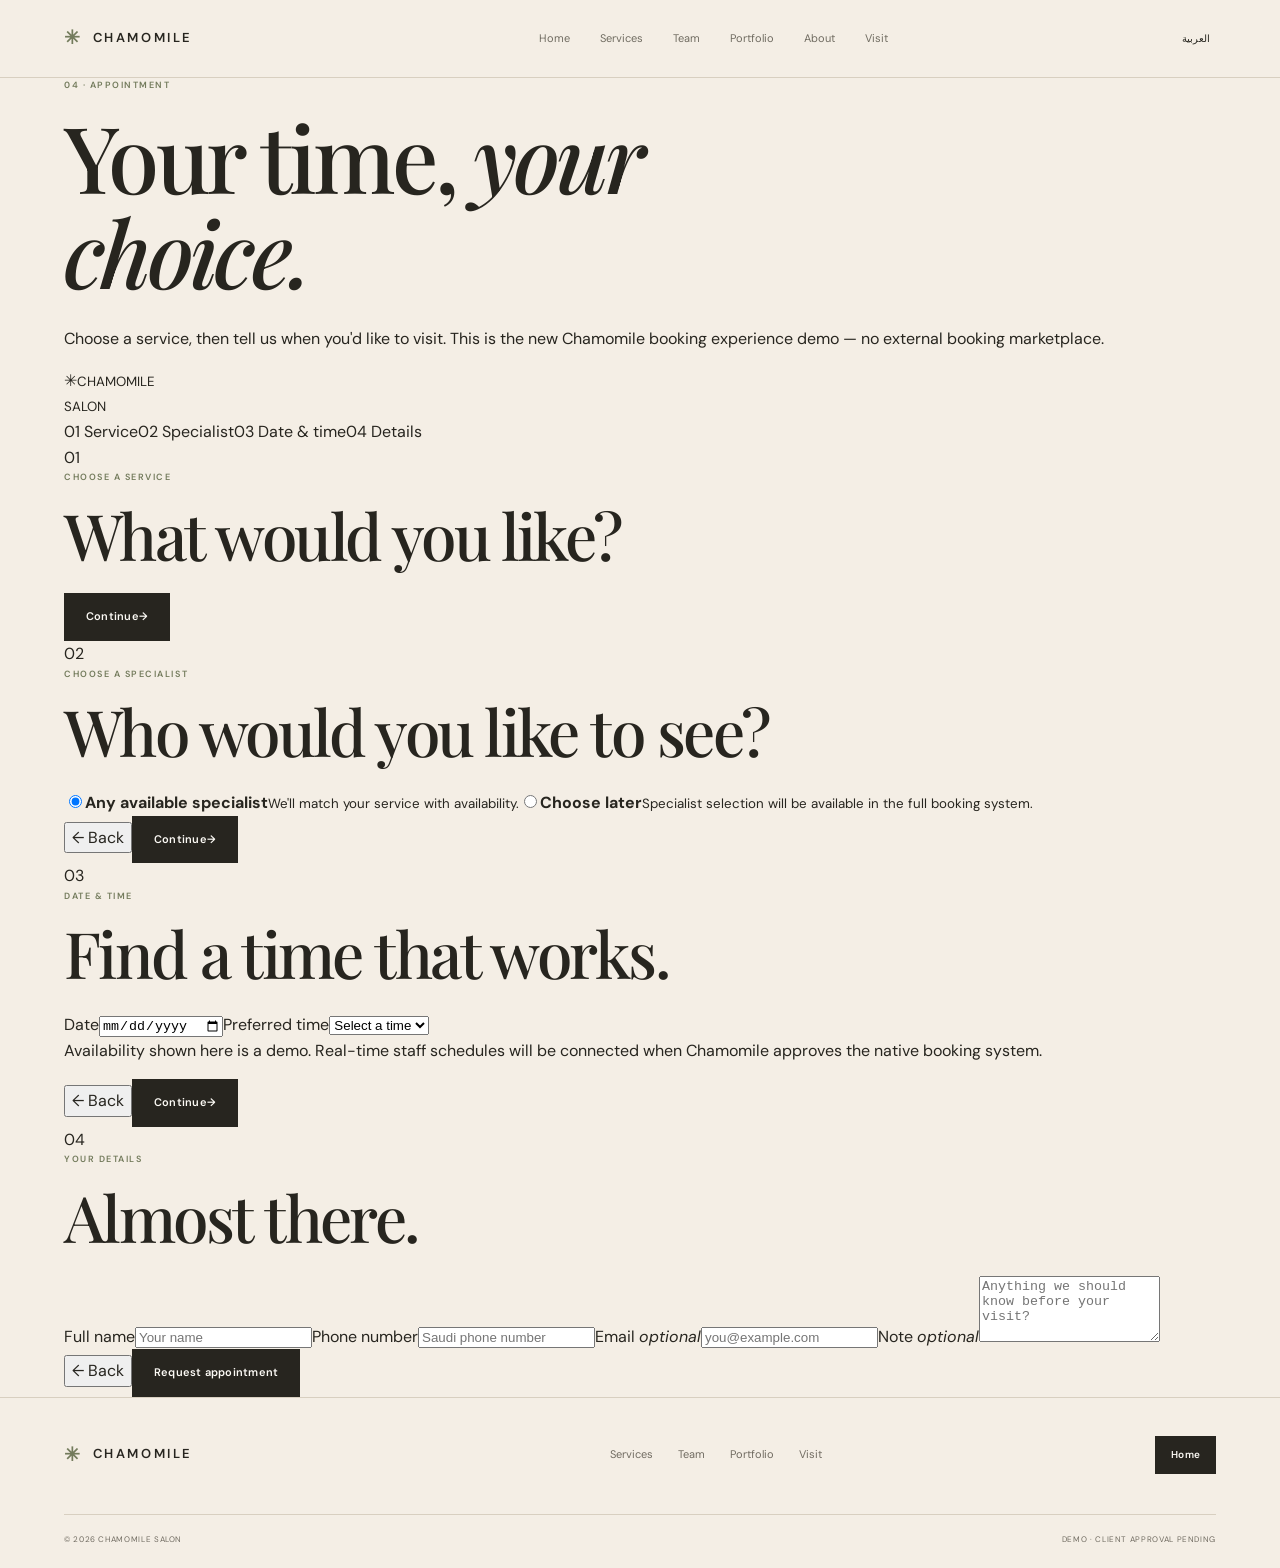
==== booking.html @ 0152f9f0 "Add native Chamomile booking experience demo" ====
<!doctype html><html lang="en"><head><meta charset="utf-8"><meta name="viewport" content="width=device-width,initial-scale=1"><meta name="description" content="Book an appointment at Chamomile Salon in Riyadh"><title>Book an Appointment — Chamomile Salon</title><link rel="preconnect" href="https://fonts.googleapis.com"><link rel="preconnect" href="https://fonts.gstatic.com" crossorigin><link href="https://fonts.googleapis.com/css2?family=DM+Sans:wght@400;500;600&family=Playfair+Display:wght@500;600&display=swap" rel="stylesheet"><link rel="stylesheet" href="styles.css"><link rel="stylesheet" href="pages.css"></head><body><header><a class="logo" href="index.html"><i>✳</i><span>CHAMOMILE</span></a><nav class="desktop-nav"><a href="index.html">Home</a><a href="services.html">Services</a><a href="team.html">Team</a><a href="portfolio.html">Portfolio</a><a href="about.html">About</a><a href="contact.html">Visit</a></nav><div class="head-actions"><button id="lang" type="button">العربية</button><button id="menu" class="menu-toggle" aria-expanded="false" aria-controls="mobileNav" type="button">☰</button></div></header><nav id="mobileNav" class="mobile-nav"><a href="index.html">Home</a><a href="services.html">Services</a><a href="team.html">Team</a><a href="portfolio.html">Portfolio</a><a href="about.html">About</a><a href="contact.html">Visit</a></nav><main class="booking-page"><section class="booking-intro wrap"><div><p class="eyebrow">04 · Appointment</p><h1>Your time, <em>your choice.</em></h1><p>Choose a service, then tell us when you'd like to visit. This is the new Chamomile booking experience demo — no external booking marketplace.</p></div><div class="booking-mark" aria-hidden="true"><span>✳</span><small>CHAMOMILE<br>SALON</small></div></section><section class="booking-shell wrap"><div class="booking-progress"><span class="active">01 Service</span><span>02 Specialist</span><span>03 Date &amp; time</span><span>04 Details</span></div><form id="bookingForm"><div class="booking-step active" data-step="1"><div class="step-heading"><span>01</span><div><p class="eyebrow">Choose a service</p><h2>What would you like?</h2></div></div><div id="bookingServices" class="booking-services"></div><button class="btn next" type="button" data-next="2">Continue <span>→</span></button></div><div class="booking-step" data-step="2"><div class="step-heading"><span>02</span><div><p class="eyebrow">Choose a specialist</p><h2>Who would you like to see?</h2></div></div><div class="choice-grid"><label class="choice selected"><input type="radio" name="specialist" value="any" checked><b>Any available specialist</b><small>We'll match your service with availability.</small></label><label class="choice"><input type="radio" name="specialist" value="team"><b>Choose later</b><small>Specialist selection will be available in the full booking system.</small></label></div><div class="step-actions"><button class="text-button prev" type="button" data-prev="1">← Back</button><button class="btn next" type="button" data-next="3">Continue <span>→</span></button></div></div><div class="booking-step" data-step="3"><div class="step-heading"><span>03</span><div><p class="eyebrow">Date &amp; time</p><h2>Find a time that works.</h2></div></div><div class="date-time-grid"><label><span>Date</span><input id="date" name="date" type="date" required></label><label><span>Preferred time</span><select id="time" name="time" required><option value="">Select a time</option><option>1:00 PM</option><option>2:00 PM</option><option>3:00 PM</option><option>4:00 PM</option><option>5:00 PM</option><option>6:00 PM</option><option>7:00 PM</option><option>8:00 PM</option><option>9:00 PM</option></select></label></div><p class="demo-note">Availability shown here is a demo. Real-time staff schedules will be connected when Chamomile approves the native booking system.</p><div class="step-actions"><button class="text-button prev" type="button" data-prev="2">← Back</button><button class="btn next" type="button" data-next="4">Continue <span>→</span></button></div></div><div class="booking-step" data-step="4"><div class="step-heading"><span>04</span><div><p class="eyebrow">Your details</p><h2>Almost there.</h2></div></div><div class="details-form"><label><span>Full name</span><input name="name" type="text" placeholder="Your name" required></label><label><span>Phone number</span><input name="phone" type="tel" placeholder="Saudi phone number" required></label><label><span>Email <i>optional</i></span><input name="email" type="email" placeholder="you@example.com"></label><label><span>Note <i>optional</i></span><textarea name="note" rows="4" placeholder="Anything we should know before your visit?"></textarea></label></div><div class="step-actions"><button class="text-button prev" type="button" data-prev="3">← Back</button><button class="btn" type="submit">Request appointment</button></div></div></form><div id="bookingSuccess" class="booking-success" hidden><span>✳</span><p class="eyebrow">Request received</p><h2>Thank you, <em id="successName"></em>.</h2><p>Your demo appointment request has been prepared. In the production version, this step will send the request to Chamomile's booking system and confirm the available slot.</p><a class="btn" href="index.html">Back to Chamomile</a></div></section></main><footer><div class="footer-top wrap"><a class="logo" href="index.html"><i>✳</i><span>CHAMOMILE</span></a><div><a href="services.html">Services</a><a href="team.html">Team</a><a href="portfolio.html">Portfolio</a><a href="contact.html">Visit</a></div><a class="btn small" href="index.html">Home</a></div><div class="footer-bottom wrap"><span>© <span id="year"></span> Chamomile Salon</span><span>Demo · client approval pending</span></div></footer><script src="data/services.js"></script><script src="script.js" defer></script><script src="booking.js" defer></script></body></html>
---- styles.css ----
:root{--ink:#27251f;--muted:#706b61;--paper:#f4eee5;--cream:#fcfaf5;--line:#d8cfc0;--olive:#737b5c;--dark:#30362d;--soft:#e9e2d6;--serif:'Playfair Display',Georgia,serif;--sans:'DM Sans',Arial,sans-serif}*{box-sizing:border-box}html{scroll-behavior:smooth}body{margin:0;background:var(--paper);color:var(--ink);font-family:var(--sans);line-height:1.6}a{color:inherit;text-decoration:none}button{font:inherit;color:inherit}.topbar{height:34px;background:var(--dark);color:#f5f0e7;display:flex;align-items:center;justify-content:center;gap:22px;font-size:10px;letter-spacing:.11em;text-transform:uppercase}.topbar a{opacity:.82;border-bottom:1px solid #a9ad9b}header{height:78px;padding:0 5vw;display:flex;align-items:center;justify-content:space-between;border-bottom:1px solid var(--line);position:sticky;top:0;z-index:20;background:rgba(244,238,229,.94);backdrop-filter:blur(14px)}.logo{font-size:13px;letter-spacing:.2em;font-weight:600;display:flex;align-items:center;gap:10px}.logo i{font-style:normal;color:var(--olive);font-size:19px}.desktop-nav{display:flex;gap:30px;margin-left:5%}.desktop-nav a,.footer-top>div a{font-size:11px;color:var(--muted);position:relative}.desktop-nav a[aria-current=page]:after{content:'';position:absolute;left:0;right:0;bottom:-9px;height:1px;background:var(--olive)}.head-actions{display:flex;align-items:center;gap:14px}.head-actions button{border:0;background:none;cursor:pointer}.head-actions #lang{font-size:10px}.menu-toggle{display:none!important}.mobile-nav{display:none}.wrap{width:min(1160px,90vw);margin-inline:auto}.btn{display:inline-flex;align-items:center;justify-content:center;background:var(--ink);color:var(--cream);padding:14px 21px;border:1px solid var(--ink);font-size:11px;font-weight:600;letter-spacing:.02em;transition:transform .2s,background .2s,box-shadow .2s}.btn:hover{transform:translateY(-2px);background:#45433b;box-shadow:0 10px 24px rgba(39,37,31,.1)}.btn.small{padding:10px 15px;font-size:10px}.btn.light{background:var(--cream);color:var(--ink);border-color:var(--cream)}.link{font-size:11px;font-weight:600;border-bottom:1px solid currentColor;padding-bottom:3px}.eyebrow{margin:0 0 17px;text-transform:uppercase;letter-spacing:.17em;font-size:9px;font-weight:600;color:var(--olive)}h1,h2,h3,p{margin-top:0}h1,h2{font-family:var(--serif);font-weight:500;letter-spacing:-.04em;line-height:1.03}h1 em,h2 em{font-style:italic;font-weight:500}h1{font-size:clamp(56px,7.2vw,96px);max-width:760px;margin-bottom:27px}h2{font-size:clamp(42px,5vw,68px);max-width:760px;margin-bottom:26px}.lead{max-width:510px;color:var(--muted);font-size:14px;line-height:1.9}.hero{min-height:calc(100vh - 112px);display:grid;grid-template-columns:.9fr 1.1fr;gap:7vw;align-items:center;padding-top:7vh;padding-bottom:9vh}.hero-copy{padding-left:1vw}.hero-meta{display:flex;justify-content:space-between;max-width:510px;border-top:1px solid var(--line);padding-top:10px;margin-bottom:55px;font-size:9px;letter-spacing:.12em;color:var(--muted)}.hero-meta span:first-child{color:var(--olive)}.hero-art{position:relative}.hero-frame{height:680px;overflow:hidden;background:var(--soft)}.hero-frame img{width:100%;height:100%;object-fit:cover;display:block;filter:saturate(.8)}.hero-stamp{position:absolute;left:-42px;bottom:65px;width:112px;height:112px;border-radius:50%;background:var(--cream);box-shadow:0 15px 45px rgba(50,45,35,.12);display:grid;place-content:center;text-align:center;color:var(--olive)}.hero-stamp span{font-size:22px;line-height:1}.hero-stamp small{font-size:8px;letter-spacing:.12em;line-height:1.6;margin-top:5px}.caption{display:flex;justify-content:space-between;margin-top:10px;color:var(--muted);font-size:9px;text-transform:uppercase;letter-spacing:.1em}.actions{display:flex;align-items:center;gap:25px;margin:35px 0 28px}.hero-trust{display:flex;gap:14px;align-items:center;color:var(--muted);font-size:9px;text-transform:uppercase;letter-spacing:.1em}.hero-trust:before{content:'✳';color:var(--olive);font-size:12px}.hero-trust b{font-weight:500;color:var(--ink)}.marquee{overflow:hidden;border-top:1px solid var(--line);border-bottom:1px solid var(--line);white-space:nowrap}.marquee>div{display:flex;justify-content:center;align-items:center;gap:36px;padding:20px 0;min-width:max-content;font-family:var(--serif);font-size:18px;letter-spacing:.02em}.marquee i{font-family:var(--sans);font-style:normal;color:var(--olive);font-size:11px}.intro{padding:145px 0 125px}.kicker{display:flex;gap:18px;color:var(--muted);font-size:9px;text-transform:uppercase;letter-spacing:.14em;margin-bottom:52px}.kicker span:first-child{color:var(--olive)}.two-col{display:grid;grid-template-columns:1.15fr .85fr;gap:12vw}.two-col h2{max-width:650px}.two-col p{color:var(--muted);max-width:430px;line-height:1.95;margin-bottom:30px}.service-feature{padding:30px 0 130px}.heading{display:flex;justify-content:space-between;gap:60px;align-items:flex-end;margin-bottom:45px}.heading h2{margin-bottom:0}.heading>p{max-width:300px;color:var(--muted);font-size:10px;line-height:1.7}.feature-grid{display:grid;grid-template-columns:1.3fr .7fr;grid-template-rows:330px 330px;gap:14px}.feature-card{position:relative;overflow:hidden;display:block;background:var(--soft)}.feature-card img{position:absolute;inset:0;width:100%;height:100%;object-fit:cover;transition:transform .6s ease;filter:saturate(.75)}.feature-card:after{content:'';position:absolute;inset:0;background:linear-gradient(180deg,transparent 28%,rgba(26,28,23,.72) 100%)}.feature-card:hover img{transform:scale(1.035)}.feature-card>div{position:absolute;z-index:2;left:25px;right:25px;bottom:23px;color:var(--cream)}.feature-card span{font-size:8px;letter-spacing:.14em}.feature-card h3{font-family:var(--serif);font-size:29px;font-weight:500;line-height:1.05;margin:7px 0}.feature-card p{font-size:10px;margin:0 0 12px;color:#e2ded4}.feature-card b{font-size:9px;letter-spacing:.08em}.feature-main{grid-row:1/3}.feature-main h3{font-size:40px;max-width:480px}.price-rule{display:grid;grid-template-columns:auto 1fr auto;gap:25px;align-items:center;border-bottom:1px solid var(--line);padding:18px 0}.price-rule span{font-size:8px;color:var(--olive);letter-spacing:.13em}.price-rule p{font-size:9px;color:var(--muted);margin:0}.price-rule a{font-size:9px;font-weight:600}.numbers{border-top:1px solid var(--line);border-bottom:1px solid var(--line);display:grid;grid-template-columns:repeat(3,1fr);margin-bottom:130px}.numbers>div{padding:28px 28px 30px;border-right:1px solid var(--line)}.numbers>div:last-child{border-right:0}.numbers strong{display:block;font-size:9px;color:var(--olive);font-weight:500;margin-bottom:25px}.numbers span{display:block;font-family:var(--serif);font-size:22px}.numbers p{font-size:9px;color:var(--muted);margin:4px 0 0}.story{display:grid;grid-template-columns:.95fr 1.05fr;gap:9vw;align-items:center;padding:10px 0 145px}.story-img{height:650px;position:relative}.story-img img{width:100%;height:100%;object-fit:cover;display:block;filter:saturate(.78)}.story-img>span{position:absolute;right:12px;bottom:10px;background:rgba(252,250,245,.88);padding:5px 8px;font-size:8px;letter-spacing:.1em}.story-copy p{color:var(--muted);max-width:510px;line-height:1.9}.principles{border-top:1px solid var(--line);margin:45px 0 28px}.principles div{display:flex;gap:28px;padding:15px 0;border-bottom:1px solid var(--line);font-size:10px}.principles b{color:var(--olive);font-weight:500}.review-preview{border-top:1px solid var(--line);padding:125px 0}.review-head{display:flex;justify-content:space-between;align-items:flex-end;margin-bottom:45px}.review-head h2{margin:0}.review-grid{display:grid;grid-template-columns:.4fr 1fr;border:1px solid var(--line)}.rating{padding:40px;border-right:1px solid var(--line)}.rating strong{display:block;font-family:var(--serif);font-size:72px;font-weight:500;line-height:1}.rating span{display:block;font-size:9px;text-transform:uppercase;letter-spacing:.1em;color:var(--olive);margin:10px 0 24px}.rating small{display:block;color:var(--muted);font-size:9px;line-height:1.7}.review-copy{padding:40px 55px;display:flex;align-items:center;gap:28px}.review-copy>span{font-family:var(--serif);font-size:70px;color:var(--olive);line-height:.7}.review-copy p{font-family:var(--serif);font-size:28px;max-width:700px;margin:0;line-height:1.3}.gallery{padding:0 0 145px}.gallery-grid{display:grid;grid-template-columns:1.35fr .65fr;grid-template-rows:300px 300px;gap:14px;margin-bottom:25px}.gallery-grid figure{margin:0;position:relative;overflow:hidden}.gallery-grid .large{grid-row:1/3}.gallery-grid img{width:100%;height:100%;object-fit:cover;display:block;filter:saturate(.8);transition:transform .6s}.gallery-grid figure:hover img{transform:scale(1.025)}.gallery-grid figcaption{position:absolute;right:13px;bottom:10px;background:rgba(245,240,231,.88);padding:5px 8px;font-size:8px;letter-spacing:.1em}.booking{padding:0 0 145px}.booking>div{background:var(--dark);color:var(--cream);padding:105px 10%;text-align:center;position:relative;overflow:hidden}.booking>div:before{content:'✳';position:absolute;right:7%;top:-55px;font-size:220px;color:rgba(255,255,255,.025)}.booking h2{margin-inline:auto}.booking p:not(.eyebrow){color:#c5c5b8;max-width:520px;margin:0 auto 32px;font-size:12px}.visit{display:grid;grid-template-columns:1fr 1fr;gap:9vw;padding:25px 0 160px}.visit>div>p:not(.eyebrow){color:var(--muted);max-width:490px}.details{display:flex;gap:60px;margin:45px 0 32px;border-top:1px solid var(--line);padding-top:20px}.details div{display:grid;gap:5px}.details span{font-size:8px;text-transform:uppercase;letter-spacing:.12em;color:var(--olive)}.details b{font-size:10px;font-weight:500}.map{min-height:460px;position:relative;overflow:hidden;background:#d9d5c7;display:block}.map-grid{position:absolute;inset:0;background-image:linear-gradient(22deg,transparent 46%,rgba(92,99,78,.2) 47%,transparent 49%),linear-gradient(110deg,transparent 42%,rgba(92,99,78,.16) 43%,transparent 45%),linear-gradient(0deg,transparent 69%,rgba(255,255,255,.65) 70%,transparent 71%);background-size:150px 130px,170px 180px,100% 100%;opacity:.8}.pin{position:absolute;left:50%;top:48%;transform:translate(-50%,-50%);width:48px;height:48px;border-radius:50%;display:grid;place-items:center;background:var(--dark);color:var(--cream);box-shadow:0 8px 20px rgba(0,0,0,.16)}.map-label{position:absolute;left:18px;bottom:18px;background:var(--cream);padding:13px 16px;display:grid;gap:2px;font-size:10px}.map-label span{color:var(--muted);font-size:9px}footer{border-top:1px solid var(--line);padding:38px 0 22px}.footer-top{display:grid;grid-template-columns:1fr 1fr auto;align-items:center;gap:30px}.footer-top>div{display:flex;gap:25px}.footer-bottom{border-top:1px solid var(--line);margin-top:40px;padding-top:18px;display:flex;justify-content:space-between;color:var(--muted);font-size:8px;text-transform:uppercase;letter-spacing:.08em}.mobile-nav.open{display:flex;position:fixed;z-index:19;top:112px;left:0;right:0;background:var(--paper);padding:25px 5vw;flex-direction:column;gap:20px;border-bottom:1px solid var(--line)}.mobile-nav.open a{font-family:var(--serif);font-size:26px}.fade{animation:rise .8s both}@keyframes rise{from{opacity:0;transform:translateY(18px)}to{opacity:1;transform:none}}.delay{animation-delay:.12s}header>nav{display:flex;gap:30px;margin-left:5%}header>nav a{font-size:11px;color:var(--muted)}#menu{display:none!important}@media(max-width:850px){.topbar{font-size:8px;padding:0 15px;justify-content:space-between}.desktop-nav,.head-actions .btn{display:none}.menu-toggle{display:block!important;font-size:19px;padding:4px!important}.hero{grid-template-columns:1fr;padding-top:55px;gap:45px}.hero-copy{padding-left:0}.hero-meta{margin-bottom:35px}.hero-art{width:92%;margin-left:auto}.hero-frame{height:540px}.hero-stamp{left:-25px;bottom:45px}.intro{padding:100px 0}.two-col{grid-template-columns:1fr;gap:45px}.service-feature{padding:20px 0 90px}.heading{display:block}.heading>.link{display:inline-block;margin-top:20px}.feature-grid{grid-template-columns:1fr 1fr;grid-template-rows:330px 280px}.feature-main{grid-column:1/3;grid-row:auto}.feature-main h3{font-size:32px}.price-rule{grid-template-columns:auto 1fr}.price-rule a{display:none}.numbers{margin-bottom:90px}.story{grid-template-columns:1fr;gap:55px;padding-bottom:100px}.story-img{height:520px}.review-preview{padding:90px 0}.review-head{display:block}.review-head>.link{display:inline-block;margin-top:18px}.review-grid{grid-template-columns:1fr}.rating{border-right:0;border-bottom:1px solid var(--line)}.review-copy{padding:35px}.gallery{padding-bottom:90px}.gallery-grid{grid-template-columns:1fr 1fr;grid-template-rows:300px 240px}.gallery-grid .large{grid-column:1/3;grid-row:auto}.booking{padding-bottom:90px}.booking>div{padding:80px 8%}.visit{grid-template-columns:1fr;gap:55px;padding-bottom:100px}.map{min-height:360px}.footer-top{grid-template-columns:1fr auto}.footer-top>div{display:none}.footer-bottom{display:block}.footer-bottom span{display:block;margin-bottom:7px}}@media(max-width:520px){header{height:68px;padding:0 5vw}.topbar{height:32px}.mobile-nav.open{top:100px}.hero{min-height:auto;padding-top:45px}.hero h1{font-size:52px}.lead{font-size:14px}.actions{align-items:flex-start;flex-direction:column;gap:18px}.hero-art{width:100%}.hero-frame{height:440px}.hero-stamp{left:10px;bottom:40px;width:95px;height:95px}.hero-meta{font-size:8px}.marquee>div{justify-content:flex-start;gap:25px;font-size:16px}.two-col h2,h2{font-size:42px}.feature-grid{display:grid;grid-template-columns:1fr;grid-template-rows:350px 300px 300px}.feature-main{grid-column:auto}.feature-main h3{font-size:28px}.numbers{grid-template-columns:1fr}.numbers>div{border-right:0;border-bottom:1px solid var(--line)}.numbers>div:last-child{border-bottom:0}.story-img{height:410px}.review-copy{display:block}.review-copy>span{display:block;margin-bottom:18px}.review-copy p{font-size:23px}.gallery-grid{display:grid;grid-template-columns:1fr;grid-template-rows:350px 260px 260px}.gallery-grid .large{grid-column:auto}.details{display:block;margin:35px 0}.details div{margin-bottom:18px}.footer-top{grid-template-columns:1fr}.footer-top .btn{justify-self:start}}
---- pages.css ----
.page{padding-bottom:100px}.page-hero{padding:110px 0 90px;border-bottom:1px solid var(--line)}.page-hero h1{max-width:900px;margin-bottom:28px}.page-hero>p:last-child{max-width:600px;color:var(--muted);font-size:15px;line-height:1.9}.catalog{padding-top:50px}.catalog-note{display:flex;justify-content:space-between;gap:30px;border:1px solid var(--line);padding:16px 18px;margin-bottom:60px;font-size:10px;letter-spacing:.08em;text-transform:uppercase}.catalog-note strong{color:var(--olive)}.catalog-note span{color:var(--muted)}.catalog-group{margin-bottom:70px}.catalog-head{display:grid;grid-template-columns:55px 1fr auto;align-items:end;border-bottom:1px solid var(--ink);padding-bottom:18px}.catalog-head span{color:var(--olive);font-size:10px}.catalog-head h2{font-size:40px;margin:0}.catalog-head em{font-style:normal;color:var(--muted);font-size:10px}.catalog-items article{display:grid;grid-template-columns:45px 1fr 65px 65px 65px;gap:18px;align-items:center;padding:21px 0;border-bottom:1px solid var(--line)}.catalog-items article>span{font-size:9px;color:var(--olive)}.catalog-items h3{font-family:var(--serif);font-weight:500;font-size:22px;margin:0 0 2px}.catalog-items p{font-size:11px;color:var(--muted);margin:0}.catalog-items small,.catalog-items strong{font-size:10px;font-weight:500;text-align:right}.catalog-items a{font-size:10px;font-weight:600;text-align:right;text-decoration:underline;text-underline-offset:4px}.profile-grid{display:grid;grid-template-columns:repeat(3,1fr);gap:18px;padding-top:70px}.profile-placeholder{border-top:1px solid var(--line);padding-top:12px}.profile-placeholder>span{font-size:10px;color:var(--olive)}.portrait{height:440px;margin:12px 0 18px;background:linear-gradient(135deg,#dcd6c8,#b7b39f);display:grid;place-items:center;color:rgba(39,37,31,.35);letter-spacing:.2em;font-size:11px}.profile-placeholder h2{font-size:30px;margin:0 0 3px}.profile-placeholder p{font-size:11px;color:var(--muted)}.profile-placeholder small{font-size:9px;color:var(--muted)}.portfolio-grid{padding-top:70px;display:grid;grid-template-columns:1.25fr .75fr;grid-auto-rows:340px;gap:16px}.portfolio-grid figure{margin:0;position:relative;overflow:hidden}.portfolio-grid figure:first-child{grid-row:span 2}.portfolio-grid img{width:100%;height:100%;object-fit:cover;display:block}.portfolio-grid figcaption{position:absolute;left:16px;right:16px;bottom:16px;display:flex;justify-content:space-between;background:rgba(251,248,242,.9);padding:11px 13px;font-size:10px}.portfolio-grid figcaption span{color:var(--muted)}.about-split{display:grid;grid-template-columns:1fr 1fr;gap:9vw;padding-top:100px;align-items:center}.about-split>img{width:100%;height:650px;object-fit:cover}.about-split h2{font-size:56px}.about-split>div>p:not(.eyebrow){color:var(--muted);max-width:520px;line-height:1.9}.review-band{margin-top:140px;background:var(--dark);color:var(--cream);padding:90px 10%}.review-band h2{max-width:800px}.review-band p:last-child{color:#c5c5b8}.contact-grid{display:grid;grid-template-columns:.9fr 1.1fr;gap:9vw;padding-top:100px;align-items:center}.contact-grid h2{font-size:58px}.contact-grid>div>p:not(.eyebrow){color:var(--muted);line-height:1.9}.contact-details{border-top:1px solid var(--line);margin:40px 0 32px;padding-top:18px;display:flex;gap:70px}.contact-details div{display:grid;gap:5px}.contact-details span{font-size:9px;text-transform:uppercase;letter-spacing:.12em;color:var(--olive)}.contact-details b{font-size:11px;font-weight:500}.large-map{min-height:560px}.desktop-nav a[aria-current=page]{color:var(--ink);border-bottom:1px solid currentColor;padding-bottom:4px}@media(max-width:850px){.page-hero{padding:75px 0 60px}.catalog-note{display:block}.catalog-note span{display:block;margin-top:8px}.catalog-head{grid-template-columns:35px 1fr}.catalog-head em{display:none}.catalog-items article{grid-template-columns:30px 1fr 45px;gap:10px}.catalog-items article strong{display:none}.catalog-items a{grid-column:3}.profile-grid,.about-split,.contact-grid{grid-template-columns:1fr}.profile-grid{padding-top:50px}.portrait{height:500px}.portfolio-grid{grid-template-columns:1fr;grid-auto-rows:360px}.portfolio-grid figure:first-child{grid-row:auto}.about-split{padding-top:60px}.about-split>img{height:500px}.contact-grid{padding-top:60px}.large-map{min-height:400px}.contact-details{gap:30px}}@media(max-width:520px){.page-hero h1{font-size:50px}.catalog-head h2{font-size:34px}.catalog-items h3{font-size:19px}.catalog-items p{font-size:10px}.catalog-items article{grid-template-columns:25px 1fr 48px}.catalog-items a{font-size:9px}.profile-grid{gap:45px}.portrait{height:420px}.portfolio-grid{grid-auto-rows:300px}.about-split h2,.contact-grid h2{font-size:43px}.contact-details{display:block}.contact-details div{margin-bottom:18px}}
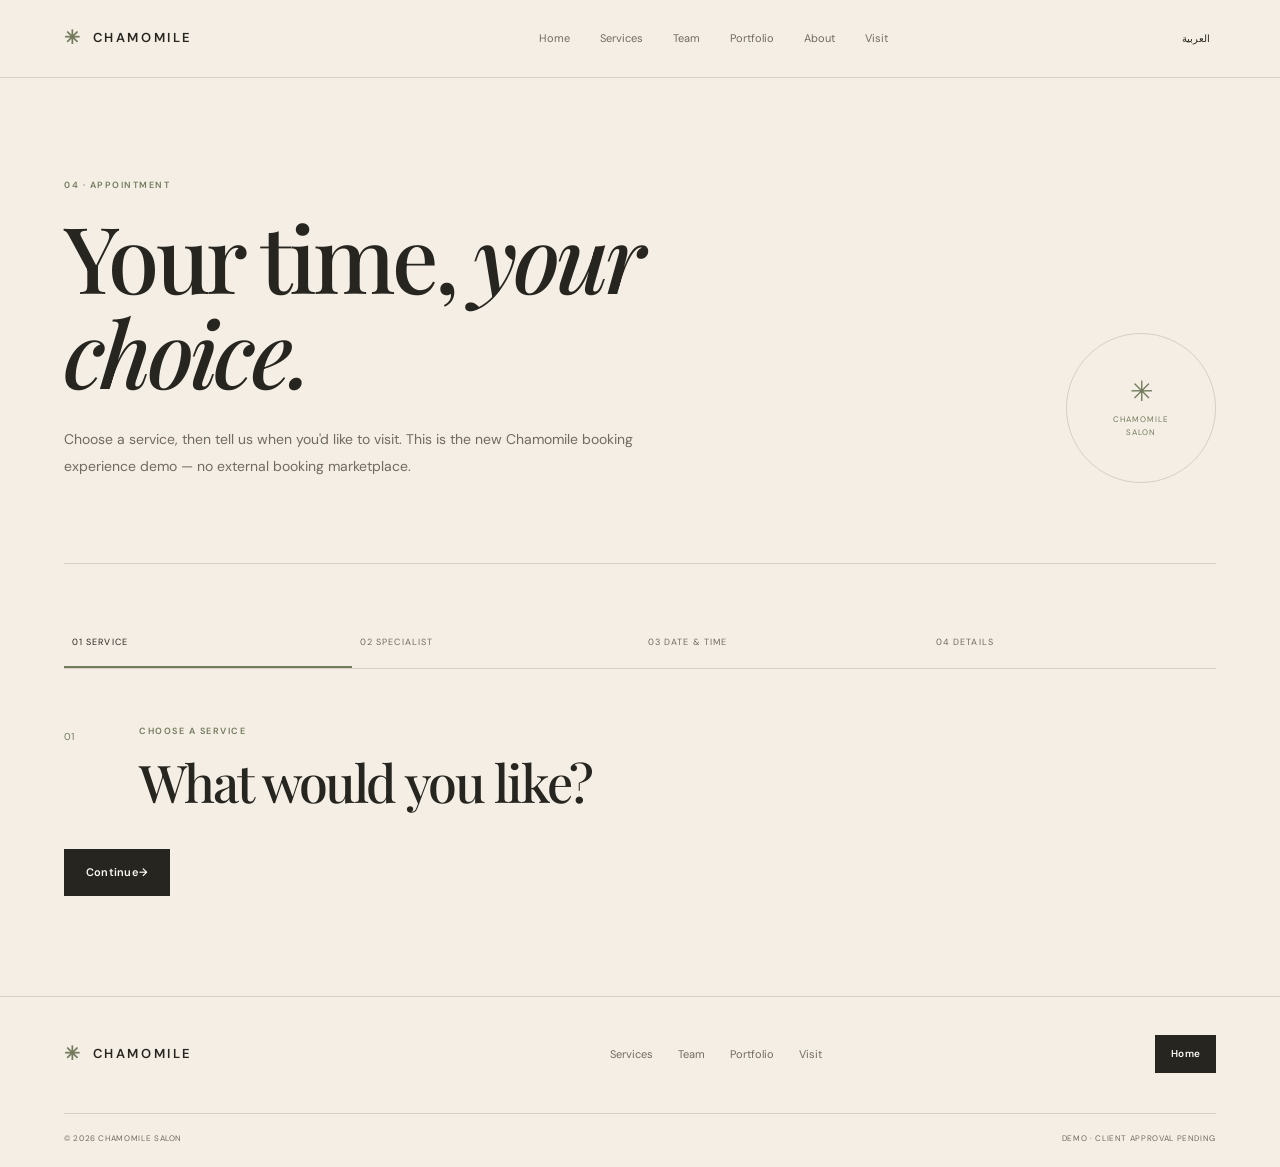
==== commit d15f140b: "Polish native booking page styles" ====
--- a/booking.html
+++ b/booking.html
@@ -1 +1 @@
-<!doctype html><html lang="en"><head><meta charset="utf-8"><meta name="viewport" content="width=device-width,initial-scale=1"><meta name="description" content="Book an appointment at Chamomile Salon in Riyadh"><title>Book an Appointment — Chamomile Salon</title><link rel="preconnect" href="https://fonts.googleapis.com"><link rel="preconnect" href="https://fonts.gstatic.com" crossorigin><link href="https://fonts.googleapis.com/css2?family=DM+Sans:wght@400;500;600&family=Playfair+Display:wght@500;600&display=swap" rel="stylesheet"><link rel="stylesheet" href="styles.css"><link rel="stylesheet" href="pages.css"></head><body><header><a class="logo" href="index.html"><i>✳</i><span>CHAMOMILE</span></a><nav class="desktop-nav"><a href="index.html">Home</a><a href="services.html">Services</a><a href="team.html">Team</a><a href="portfolio.html">Portfolio</a><a href="about.html">About</a><a href="contact.html">Visit</a></nav><div class="head-actions"><button id="lang" type="button">العربية</button><button id="menu" class="menu-toggle" aria-expanded="false" aria-controls="mobileNav" type="button">☰</button></div></header><nav id="mobileNav" class="mobile-nav"><a href="index.html">Home</a><a href="services.html">Services</a><a href="team.html">Team</a><a href="portfolio.html">Portfolio</a><a href="about.html">About</a><a href="contact.html">Visit</a></nav><main class="booking-page"><section class="booking-intro wrap"><div><p class="eyebrow">04 · Appointment</p><h1>Your time, <em>your choice.</em></h1><p>Choose a service, then tell us when you'd like to visit. This is the new Chamomile booking experience demo — no external booking marketplace.</p></div><div class="booking-mark" aria-hidden="true"><span>✳</span><small>CHAMOMILE<br>SALON</small></div></section><section class="booking-shell wrap"><div class="booking-progress"><span class="active">01 Service</span><span>02 Specialist</span><span>03 Date &amp; time</span><span>04 Details</span></div><form id="bookingForm"><div class="booking-step active" data-step="1"><div class="step-heading"><span>01</span><div><p class="eyebrow">Choose a service</p><h2>What would you like?</h2></div></div><div id="bookingServices" class="booking-services"></div><button class="btn next" type="button" data-next="2">Continue <span>→</span></button></div><div class="booking-step" data-step="2"><div class="step-heading"><span>02</span><div><p class="eyebrow">Choose a specialist</p><h2>Who would you like to see?</h2></div></div><div class="choice-grid"><label class="choice selected"><input type="radio" name="specialist" value="any" checked><b>Any available specialist</b><small>We'll match your service with availability.</small></label><label class="choice"><input type="radio" name="specialist" value="team"><b>Choose later</b><small>Specialist selection will be available in the full booking system.</small></label></div><div class="step-actions"><button class="text-button prev" type="button" data-prev="1">← Back</button><button class="btn next" type="button" data-next="3">Continue <span>→</span></button></div></div><div class="booking-step" data-step="3"><div class="step-heading"><span>03</span><div><p class="eyebrow">Date &amp; time</p><h2>Find a time that works.</h2></div></div><div class="date-time-grid"><label><span>Date</span><input id="date" name="date" type="date" required></label><label><span>Preferred time</span><select id="time" name="time" required><option value="">Select a time</option><option>1:00 PM</option><option>2:00 PM</option><option>3:00 PM</option><option>4:00 PM</option><option>5:00 PM</option><option>6:00 PM</option><option>7:00 PM</option><option>8:00 PM</option><option>9:00 PM</option></select></label></div><p class="demo-note">Availability shown here is a demo. Real-time staff schedules will be connected when Chamomile approves the native booking system.</p><div class="step-actions"><button class="text-button prev" type="button" data-prev="2">← Back</button><button class="btn next" type="button" data-next="4">Continue <span>→</span></button></div></div><div class="booking-step" data-step="4"><div class="step-heading"><span>04</span><div><p class="eyebrow">Your details</p><h2>Almost there.</h2></div></div><div class="details-form"><label><span>Full name</span><input name="name" type="text" placeholder="Your name" required></label><label><span>Phone number</span><input name="phone" type="tel" placeholder="Saudi phone number" required></label><label><span>Email <i>optional</i></span><input name="email" type="email" placeholder="you@example.com"></label><label><span>Note <i>optional</i></span><textarea name="note" rows="4" placeholder="Anything we should know before your visit?"></textarea></label></div><div class="step-actions"><button class="text-button prev" type="button" data-prev="3">← Back</button><button class="btn" type="submit">Request appointment</button></div></div></form><div id="bookingSuccess" class="booking-success" hidden><span>✳</span><p class="eyebrow">Request received</p><h2>Thank you, <em id="successName"></em>.</h2><p>Your demo appointment request has been prepared. In the production version, this step will send the request to Chamomile's booking system and confirm the available slot.</p><a class="btn" href="index.html">Back to Chamomile</a></div></section></main><footer><div class="footer-top wrap"><a class="logo" href="index.html"><i>✳</i><span>CHAMOMILE</span></a><div><a href="services.html">Services</a><a href="team.html">Team</a><a href="portfolio.html">Portfolio</a><a href="contact.html">Visit</a></div><a class="btn small" href="index.html">Home</a></div><div class="footer-bottom wrap"><span>© <span id="year"></span> Chamomile Salon</span><span>Demo · client approval pending</span></div></footer><script src="data/services.js"></script><script src="script.js" defer></script><script src="booking.js" defer></script></body></html>+<!doctype html><html lang="en"><head><meta charset="utf-8"><meta name="viewport" content="width=device-width,initial-scale=1"><meta name="description" content="Book an appointment at Chamomile Salon in Riyadh"><title>Book an Appointment — Chamomile Salon</title><link rel="preconnect" href="https://fonts.googleapis.com"><link rel="preconnect" href="https://fonts.gstatic.com" crossorigin><link href="https://fonts.googleapis.com/css2?family=DM+Sans:wght@400;500;600&family=Playfair+Display:wght@500;600&display=swap" rel="stylesheet"><link rel="stylesheet" href="styles.css"><link rel="stylesheet" href="pages.css"><link rel="stylesheet" href="booking.css"></head><body><header><a class="logo" href="index.html"><i>✳</i><span>CHAMOMILE</span></a><nav class="desktop-nav"><a href="index.html">Home</a><a href="services.html">Services</a><a href="team.html">Team</a><a href="portfolio.html">Portfolio</a><a href="about.html">About</a><a href="contact.html">Visit</a></nav><div class="head-actions"><button id="lang" type="button">العربية</button><button id="menu" class="menu-toggle" aria-expanded="false" aria-controls="mobileNav" type="button">☰</button></div></header><nav id="mobileNav" class="mobile-nav"><a href="index.html">Home</a><a href="services.html">Services</a><a href="team.html">Team</a><a href="portfolio.html">Portfolio</a><a href="about.html">About</a><a href="contact.html">Visit</a></nav><main class="booking-page"><section class="booking-intro wrap"><div><p class="eyebrow">04 · Appointment</p><h1>Your time, <em>your choice.</em></h1><p>Choose a service, then tell us when you'd like to visit. This is the new Chamomile booking experience demo — no external booking marketplace.</p></div><div class="booking-mark" aria-hidden="true"><span>✳</span><small>CHAMOMILE<br>SALON</small></div></section><section class="booking-shell wrap"><div class="booking-progress"><span class="active">01 Service</span><span>02 Specialist</span><span>03 Date &amp; time</span><span>04 Details</span></div><form id="bookingForm"><div class="booking-step active" data-step="1"><div class="step-heading"><span>01</span><div><p class="eyebrow">Choose a service</p><h2>What would you like?</h2></div></div><div id="bookingServices" class="booking-services"></div><button class="btn next" type="button" data-next="2">Continue <span>→</span></button></div><div class="booking-step" data-step="2"><div class="step-heading"><span>02</span><div><p class="eyebrow">Choose a specialist</p><h2>Who would you like to see?</h2></div></div><div class="choice-grid"><label class="choice selected"><input type="radio" name="specialist" value="any" checked><b>Any available specialist</b><small>We'll match your service with availability.</small></label><label class="choice"><input type="radio" name="specialist" value="team"><b>Choose later</b><small>Specialist selection will be available in the full booking system.</small></label></div><div class="step-actions"><button class="text-button prev" type="button" data-prev="1">← Back</button><button class="btn next" type="button" data-next="3">Continue <span>→</span></button></div></div><div class="booking-step" data-step="3"><div class="step-heading"><span>03</span><div><p class="eyebrow">Date &amp; time</p><h2>Find a time that works.</h2></div></div><div class="date-time-grid"><label><span>Date</span><input id="date" name="date" type="date" required></label><label><span>Preferred time</span><select id="time" name="time" required><option value="">Select a time</option><option>1:00 PM</option><option>2:00 PM</option><option>3:00 PM</option><option>4:00 PM</option><option>5:00 PM</option><option>6:00 PM</option><option>7:00 PM</option><option>8:00 PM</option><option>9:00 PM</option></select></label></div><p class="demo-note">Availability shown here is a demo. Real-time staff schedules will be connected when Chamomile approves the native booking system.</p><div class="step-actions"><button class="text-button prev" type="button" data-prev="2">← Back</button><button class="btn next" type="button" data-next="4">Continue <span>→</span></button></div></div><div class="booking-step" data-step="4"><div class="step-heading"><span>04</span><div><p class="eyebrow">Your details</p><h2>Almost there.</h2></div></div><div class="details-form"><label><span>Full name</span><input name="name" type="text" placeholder="Your name" required></label><label><span>Phone number</span><input name="phone" type="tel" placeholder="Saudi phone number" required></label><label><span>Email <i>optional</i></span><input name="email" type="email" placeholder="you@example.com"></label><label><span>Note <i>optional</i></span><textarea name="note" rows="4" placeholder="Anything we should know before your visit?"></textarea></label></div><div class="step-actions"><button class="text-button prev" type="button" data-prev="3">← Back</button><button class="btn" type="submit">Request appointment</button></div></div></form><div id="bookingSuccess" class="booking-success" hidden><span>✳</span><p class="eyebrow">Request received</p><h2>Thank you, <em id="successName"></em>.</h2><p>Your demo appointment request has been prepared. In the production version, this step will send the request to Chamomile's booking system and confirm the available slot.</p><a class="btn" href="index.html">Back to Chamomile</a></div></section></main><footer><div class="footer-top wrap"><a class="logo" href="index.html"><i>✳</i><span>CHAMOMILE</span></a><div><a href="services.html">Services</a><a href="team.html">Team</a><a href="portfolio.html">Portfolio</a><a href="contact.html">Visit</a></div><a class="btn small" href="index.html">Home</a></div><div class="footer-bottom wrap"><span>© <span id="year"></span> Chamomile Salon</span><span>Demo · client approval pending</span></div></footer><script src="data/services.js"></script><script src="script.js" defer></script><script src="booking.js" defer></script></body></html>
--- a/booking.css
+++ b/booking.css
@@ -0,0 +1 @@
+.booking-page{padding-bottom:100px}.booking-intro{padding:100px 0 70px;display:grid;grid-template-columns:1fr auto;gap:80px;align-items:end;border-bottom:1px solid var(--line)}.booking-intro h1{max-width:780px}.booking-intro>div:first-child>p:last-child{max-width:610px;color:var(--muted);font-size:14px;line-height:1.9}.booking-mark{width:150px;height:150px;border:1px solid var(--line);border-radius:50%;display:grid;place-content:center;text-align:center;color:var(--olive);margin-bottom:10px}.booking-mark span{font-size:28px;line-height:1}.booking-mark small{font-size:8px;letter-spacing:.13em;line-height:1.6;margin-top:7px}.booking-shell{padding-top:55px}.booking-progress{display:flex;border-bottom:1px solid var(--line);margin-bottom:55px}.booking-progress span{flex:1;padding:16px 8px;font-size:9px;text-transform:uppercase;letter-spacing:.12em;color:var(--muted);border-bottom:2px solid transparent}.booking-progress span.active{color:var(--ink);border-color:var(--olive)}.booking-step{display:none}.booking-step.active{display:block}.step-heading{display:grid;grid-template-columns:55px 1fr;gap:20px;align-items:start;margin-bottom:40px}.step-heading>span{color:var(--olive);font-size:10px;padding-top:5px}.step-heading h2{font-size:52px;margin:0}.booking-category{margin-bottom:50px}.category-title{display:flex;justify-content:space-between;align-items:end;border-bottom:1px solid var(--ink);padding-bottom:14px}.category-title span{font-family:var(--serif);font-size:31px}.category-title small{font-size:8px;color:var(--muted);letter-spacing:.12em}.booking-service-grid{display:grid;grid-template-columns:repeat(2,1fr);border-left:1px solid var(--line)}.booking-service{appearance:none;border:0;border-right:1px solid var(--line);border-bottom:1px solid var(--line);background:transparent;text-align:left;padding:20px;display:grid;grid-template-columns:34px 1fr;gap:2px 15px;cursor:pointer}.booking-service span{grid-row:span 2;color:var(--olive);font-size:9px}.booking-service strong{font-family:var(--serif);font-size:21px;font-weight:500}.booking-service small{color:var(--muted);font-size:9px}.booking-service:hover,.booking-service.selected{background:var(--soft)}.booking-service.selected{box-shadow:inset 3px 0 var(--olive)}.step-actions{display:flex;justify-content:space-between;align-items:center;margin-top:45px}.text-button{border:0;background:none;cursor:pointer;font-size:10px;color:var(--muted)}.choice-grid,.date-time-grid,.details-form{display:grid;grid-template-columns:1fr 1fr;gap:18px}.choice{border:1px solid var(--line);padding:26px;display:grid;gap:8px;cursor:pointer}.choice input{position:absolute;opacity:0}.choice b{font-family:var(--serif);font-size:24px;font-weight:500}.choice small{font-size:10px;color:var(--muted);line-height:1.6}.choice.selected{border-color:var(--ink);box-shadow:inset 3px 0 var(--olive);background:var(--soft)}.date-time-grid label,.details-form label{display:grid;gap:8px}.date-time-grid span,.details-form label>span{font-size:9px;text-transform:uppercase;letter-spacing:.12em;color:var(--muted)}.date-time-grid input,.date-time-grid select,.details-form input,.details-form textarea{width:100%;border:1px solid var(--line);background:var(--cream);padding:16px;font:inherit;font-size:12px;color:var(--ink);outline:none}.date-time-grid input:focus,.date-time-grid select:focus,.details-form input:focus,.details-form textarea:focus{border-color:var(--ink)}.details-form label:nth-child(3),.details-form label:nth-child(4){grid-column:1/3}.details-form i{font-style:normal;text-transform:none;letter-spacing:0;color:var(--muted)}.demo-note{border-left:2px solid var(--olive);padding:12px 15px;background:var(--soft);font-size:10px;color:var(--muted);margin-top:30px}.booking-success{text-align:center;border:1px solid var(--line);padding:100px 30px;margin-top:30px}.booking-success>span{display:grid;place-items:center;margin:0 auto 25px;width:58px;height:58px;border-radius:50%;background:var(--dark);color:var(--cream)}.booking-success h2{margin-inline:auto}.booking-success>p:not(.eyebrow){max-width:520px;margin:0 auto 30px;color:var(--muted);line-height:1.8}.booking-success[hidden]{display:none}@media(max-width:850px){.booking-intro{grid-template-columns:1fr;padding-top:70px}.booking-mark{display:none}.booking-progress{overflow:auto}.booking-progress span{min-width:145px}.booking-service-grid,.choice-grid,.date-time-grid,.details-form{grid-template-columns:1fr}.details-form label:nth-child(3),.details-form label:nth-child(4){grid-column:auto}.step-heading h2{font-size:43px}}@media(max-width:520px){.booking-intro h1{font-size:51px}.booking-shell{padding-top:35px}.booking-progress{margin-bottom:40px}.booking-service strong{font-size:18px}.booking-service{padding:17px 14px}.step-heading{grid-template-columns:35px 1fr}.booking-success{padding:65px 20px}}
